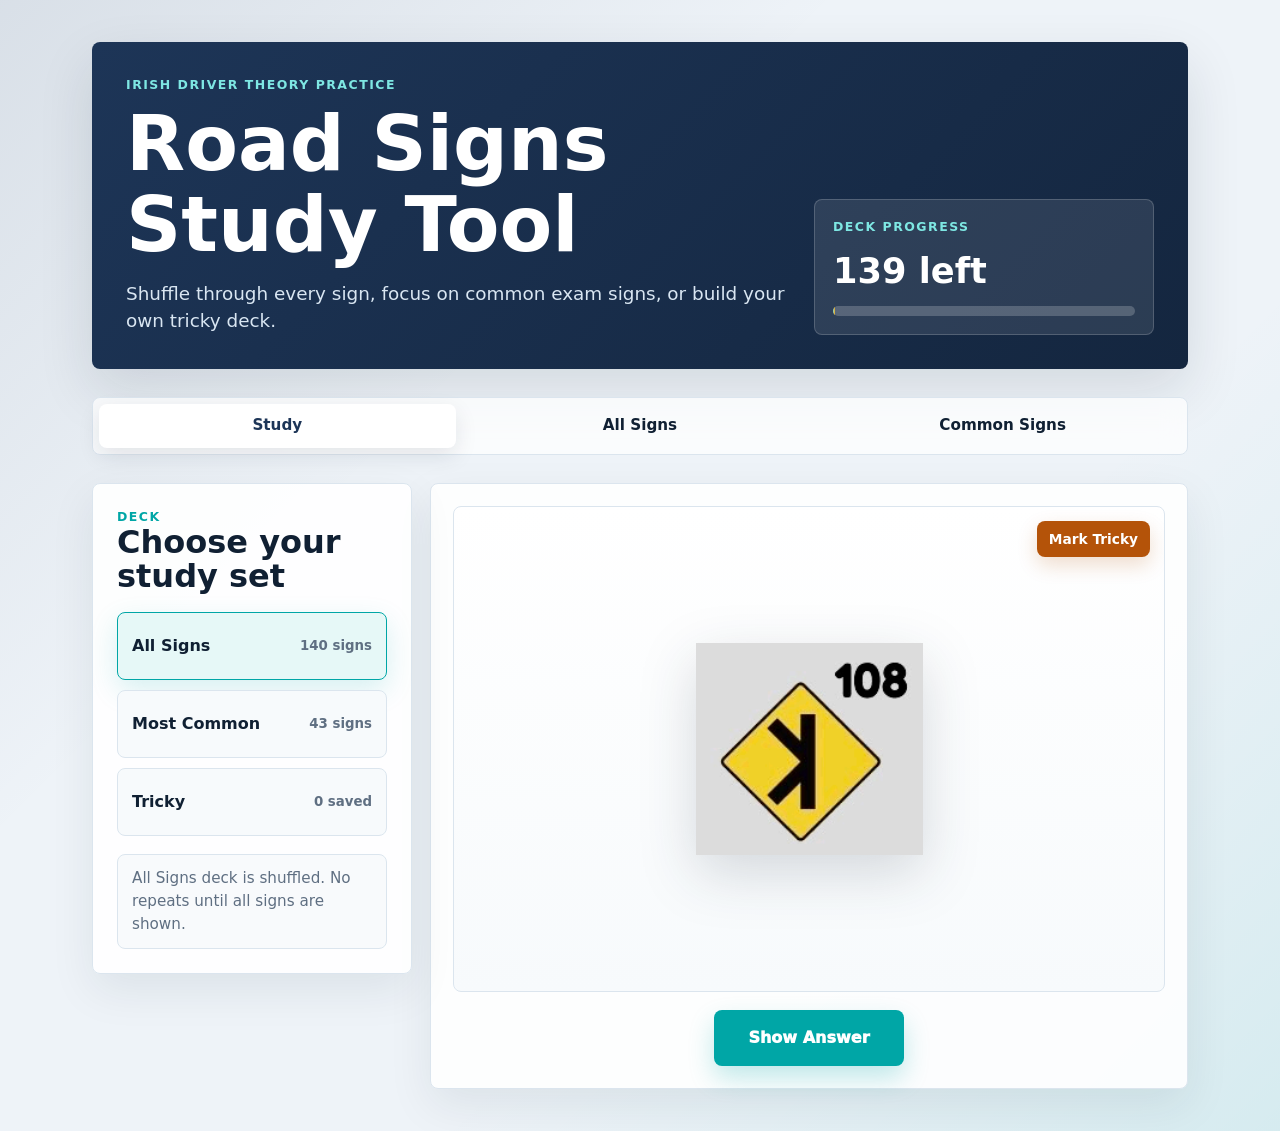
==== index.html @ 57c5ddca "Full html - study signs" ====
<!doctype html>
<html lang="en">
<head>
  <meta charset="utf-8">
  <meta name="viewport" content="width=device-width, initial-scale=1">
  <meta name="description" content="A polished Irish road signs study tool with shuffled decks, tricky sign practice, and a complete sign reference.">
  <title>Irish Road Signs Study Tool</title>
  <link rel="stylesheet" href="styles.css">
</head>
<body>
  <a class="skip-link" href="#mainContent">Skip to content</a>

  <main class="app-shell" id="mainContent">
    <header class="hero">
      <div>
        <p class="eyebrow">Irish Driver Theory Practice</p>
        <h1>Road Signs Study Tool</h1>
        <p class="hero-copy">Shuffle through every sign, focus on common exam signs, or build your own tricky deck.</p>
      </div>

      <div class="hero-stats" aria-label="Study progress">
        <p class="stat-label">Deck Progress</p>
        <p class="stat-value" id="progressText">Loading...</p>
        <div class="progress-track" aria-hidden="true">
          <span class="progress-fill" id="progressFill"></span>
        </div>
      </div>
    </header>

    <nav class="page-tabs" aria-label="Primary views">
      <button class="tab-button" id="studyViewButton" type="button" aria-pressed="true">Study</button>
      <button class="tab-button" id="allSignsViewButton" type="button" aria-pressed="false">All Signs</button>
      <button class="tab-button" id="commonSignsViewButton" type="button" aria-pressed="false">Common Signs</button>
    </nav>

    <section class="dashboard" id="studyView" aria-labelledby="studyHeading">
      <aside class="control-panel">
        <div>
          <p class="panel-kicker">Deck</p>
          <h2 id="studyHeading">Choose your study set</h2>
        </div>

        <div class="deck-selector" role="group" aria-label="Study deck">
          <button class="deck-button" id="allDeckButton" type="button" aria-pressed="true">
            <span>All Signs</span>
            <small id="allDeckCount">0 signs</small>
          </button>
          <button class="deck-button" id="commonDeckButton" type="button" aria-pressed="false">
            <span>Most Common</span>
            <small id="commonDeckCount">0 signs</small>
          </button>
          <button class="deck-button" id="trickyDeckButton" type="button" aria-pressed="false">
            <span>Tricky</span>
            <small id="trickyDeckCount">0 saved</small>
          </button>
        </div>

        <div class="panel-note" aria-live="polite" id="deckSummary">No repeats until the deck is complete.</div>
      </aside>

      <section class="study-card" aria-live="polite">
        <div class="sign-stage">
          <button class="tricky-toggle" id="toggleTricky" type="button" hidden aria-pressed="false">Mark Tricky</button>
          <img class="sign-image" id="signImage" alt="">
          <p class="image-error" id="imageError" hidden></p>
        </div>

        <div class="answer-panel" id="answerPanel" hidden>
          <p class="answer-label">Answer</p>
          <p class="answer-text" id="answer"></p>
        </div>

        <div class="study-actions">
          <button class="primary-action" id="showAnswer" type="button">Show Answer</button>
          <button class="secondary-action" id="nextSign" type="button" hidden>Next Sign</button>
          <button class="secondary-action" id="restartDeck" type="button" hidden>Shuffle Again</button>
        </div>
      </section>
    </section>

    <section class="reference-view" id="galleryView" hidden aria-labelledby="referenceHeading">
      <div class="section-heading">
        <div>
          <p class="eyebrow">Reference</p>
          <h2 id="referenceHeading">All signs in order</h2>
        </div>
        <p class="section-count" id="galleryCount">0 signs</p>
      </div>
      <div class="sign-grid" id="galleryGrid"></div>
    </section>

    <section class="reference-view" id="commonView" hidden aria-labelledby="commonHeading">
      <div class="section-heading">
        <div>
          <p class="eyebrow">Reference</p>
          <h2 id="commonHeading">Common signs</h2>
        </div>
        <p class="section-count" id="commonCount">0 signs</p>
      </div>
      <div class="sign-grid featured-grid" id="commonGrid"></div>
    </section>
  </main>

  <script src="signs-data.js"></script>
  <script src="app.js" defer></script>
</body>
</html>
---- styles.css ----
:root {
  color-scheme: light;
  --bg: #eef3f8;
  --surface: #ffffff;
  --surface-soft: #f7fafc;
  --ink: #102033;
  --muted: #5f6f82;
  --line: #dbe5ee;
  --slate: #1d3557;
  --slate-strong: #14263f;
  --accent: #00a6a6;
  --accent-strong: #007f83;
  --warning: #b45309;
  --warning-strong: #8a3d07;
  --danger: #b42318;
  --focus: #f59e0b;
  --shadow: 0 22px 55px rgb(16 32 51 / 0.12);
  --radius: 8px;
}

* {
  box-sizing: border-box;
}

html {
  scroll-behavior: smooth;
}

body {
  min-height: 100svh;
  margin: 0;
  background:
    linear-gradient(135deg, rgb(29 53 87 / 0.10), transparent 35%),
    linear-gradient(315deg, rgb(0 166 166 / 0.10), transparent 35%),
    var(--bg);
  color: var(--ink);
  font-family: Inter, ui-sans-serif, system-ui, -apple-system, BlinkMacSystemFont, "Segoe UI", sans-serif;
  line-height: 1.5;
}

button,
a {
  -webkit-tap-highlight-color: transparent;
}

button {
  font: inherit;
}

button:focus-visible,
a:focus-visible {
  outline: 4px solid var(--focus);
  outline-offset: 3px;
}

[hidden] {
  display: none !important;
}

.skip-link {
  position: fixed;
  top: 12px;
  left: 12px;
  z-index: 20;
  transform: translateY(-160%);
  padding: 10px 14px;
  background: var(--slate);
  color: #ffffff;
  border-radius: var(--radius);
  font-weight: 800;
}

.skip-link:focus {
  transform: translateY(0);
}

.app-shell {
  width: min(100%, 1180px);
  margin: 0 auto;
  padding: clamp(18px, 4vw, 42px);
  display: grid;
  gap: clamp(18px, 3vw, 28px);
}

.hero {
  display: grid;
  grid-template-columns: minmax(0, 1fr);
  gap: 20px;
  padding: clamp(16px, 4vw, 34px);
  background: linear-gradient(135deg, var(--slate), var(--slate-strong));
  color: #ffffff;
  border-radius: var(--radius);
  box-shadow: var(--shadow);
}

.compact-hero {
  align-items: end;
}

.eyebrow,
.panel-kicker,
.answer-label,
.stat-label {
  margin: 0;
  color: var(--accent);
  font-size: 0.78rem;
  font-weight: 900;
  letter-spacing: 0.12em;
  text-transform: uppercase;
}

.hero .eyebrow,
.hero .stat-label {
  color: #7ee7e3;
}

h1,
h2 {
  margin: 0;
  letter-spacing: 0;
  line-height: 1.06;
}

h1 {
  max-width: 12ch;
  margin-top: 8px;
  font-size: clamp(1.9rem, 8vw, 4.8rem);
}

h2 {
  font-size: clamp(1.35rem, 3vw, 2rem);
}

.hero-copy {
  max-width: 62ch;
  margin: 14px 0 0;
  color: #d9e6f2;
  font-size: clamp(1rem, 2.2vw, 1.15rem);
}

.hero-stats {
  display: grid;
  gap: 8px;
  align-self: end;
  min-width: min(100%, 280px);
  padding: clamp(12px, 3vw, 18px);
  background: rgb(255 255 255 / 0.10);
  border: 1px solid rgb(255 255 255 / 0.18);
  border-radius: var(--radius);
}

.stat-value {
  margin: 0;
  color: #ffffff;
  font-size: clamp(1.35rem, 4vw, 2.2rem);
  font-weight: 900;
  font-variant-numeric: tabular-nums;
}

.progress-track {
  height: 10px;
  overflow: hidden;
  background: rgb(255 255 255 / 0.20);
  border-radius: 999px;
}

.progress-fill {
  display: block;
  width: 0%;
  height: 100%;
  background: linear-gradient(90deg, #7ee7e3, #f59e0b);
  border-radius: inherit;
  transition: width 240ms ease;
}

.page-tabs {
  display: grid;
  grid-template-columns: repeat(3, minmax(0, 1fr));
  gap: 6px;
  padding: 6px;
  background: rgb(255 255 255 / 0.72);
  border: 1px solid var(--line);
  border-radius: var(--radius);
  backdrop-filter: blur(12px);
}

.tab-button,
.tab-link,
.deck-button,
.primary-action,
.secondary-action,
.tricky-toggle {
  border: 0;
  border-radius: var(--radius);
  cursor: pointer;
  text-decoration: none;
  transition:
    transform 160ms ease,
    box-shadow 160ms ease,
    background-color 160ms ease,
    border-color 160ms ease,
    color 160ms ease;
}

.tab-button,
.tab-link {
  min-height: 44px;
  display: grid;
  place-items: center;
  padding: 9px 10px;
  background: transparent;
  color: var(--ink);
  font-size: 0.95rem;
  font-weight: 850;
  text-align: center;
  white-space: nowrap;
}

.tab-button[aria-pressed="true"],
.tab-link.active {
  background: var(--surface);
  color: var(--slate);
  box-shadow: 0 8px 22px rgb(16 32 51 / 0.10);
}

.tab-button:hover,
.tab-link:hover,
.deck-button:hover,
.primary-action:hover,
.secondary-action:hover,
.tricky-toggle:hover {
  transform: translateY(-1px);
}

.dashboard {
  display: grid;
  grid-template-columns: minmax(0, 1fr);
  gap: 18px;
  align-items: start;
}

.control-panel,
.study-card,
.reference-view {
  background: rgb(255 255 255 / 0.90);
  border: 1px solid var(--line);
  border-radius: var(--radius);
  box-shadow: 0 16px 45px rgb(16 32 51 / 0.08);
}

.control-panel {
  display: grid;
  gap: 18px;
  padding: clamp(18px, 3vw, 24px);
}

.deck-selector {
  display: grid;
  gap: 10px;
}

.deck-button {
  width: 100%;
  min-height: 68px;
  display: flex;
  align-items: center;
  justify-content: space-between;
  gap: 12px;
  padding: 14px;
  background: var(--surface-soft);
  color: var(--ink);
  border: 1px solid var(--line);
  text-align: left;
}

.deck-button span {
  font-weight: 900;
}

.deck-button small {
  color: var(--muted);
  font-weight: 800;
}

.deck-button[aria-pressed="true"] {
  background: #e6f8f7;
  border-color: var(--accent);
  box-shadow: 0 10px 28px rgb(0 166 166 / 0.16);
}

.panel-note {
  padding: 12px 14px;
  background: #f8fafc;
  color: var(--muted);
  border: 1px solid var(--line);
  border-radius: var(--radius);
  font-size: 0.95rem;
}

.study-card {
  display: grid;
  gap: 18px;
  padding: clamp(16px, 3vw, 22px);
}

.sign-stage {
  position: relative;
  min-height: clamp(300px, 54svh, 540px);
  display: grid;
  place-items: center;
  padding: clamp(28px, 5vw, 48px);
  background:
    linear-gradient(180deg, #ffffff, #f7fafc);
  border: 1px solid var(--line);
  border-radius: var(--radius);
  overflow: hidden;
}

.sign-image {
  display: block;
  width: auto;
  max-width: 100%;
  max-height: min(50svh, 440px);
  object-fit: contain;
  filter: drop-shadow(0 18px 28px rgb(16 32 51 / 0.16));
  opacity: 1;
  transform: scale(1);
  transition: opacity 180ms ease, transform 180ms ease;
}

.sign-image.is-changing {
  opacity: 0;
  transform: scale(0.985);
}

.tricky-toggle {
  position: absolute;
  top: 14px;
  right: 14px;
  z-index: 2;
  min-height: 36px;
  padding: 8px 12px;
  background: var(--warning);
  color: #ffffff;
  font-size: 0.86rem;
  font-weight: 900;
  box-shadow: 0 8px 20px rgb(180 83 9 / 0.20);
}

.tricky-toggle[aria-pressed="true"] {
  background: var(--warning-strong);
}

.answer-panel {
  padding: clamp(16px, 3vw, 22px);
  background: #f8fafc;
  border: 1px solid var(--line);
  border-radius: var(--radius);
  animation: revealAnswer 180ms ease both;
}

.answer-text {
  margin: 6px 0 0;
  color: var(--ink);
  font-size: clamp(1.45rem, 5vw, 2.5rem);
  font-weight: 950;
  line-height: 1.12;
  text-align: center;
}

.study-actions {
  display: grid;
  gap: 12px;
}

.primary-action,
.secondary-action {
  min-height: 56px;
  padding: 14px 22px;
  color: #ffffff;
  font-weight: 950;
}

.primary-action {
  background: var(--accent);
  box-shadow: 0 12px 26px rgb(0 166 166 / 0.24);
}

.primary-action:hover {
  background: var(--accent-strong);
}

.secondary-action {
  background: var(--slate);
  box-shadow: 0 12px 26px rgb(29 53 87 / 0.18);
}

.secondary-action:hover {
  background: var(--slate-strong);
}

.reference-view {
  display: grid;
  gap: 18px;
  padding: clamp(16px, 3vw, 24px);
}

.section-heading {
  display: flex;
  align-items: end;
  justify-content: space-between;
  gap: 14px;
}

.section-count {
  margin: 0;
  color: var(--muted);
  font-weight: 850;
  white-space: nowrap;
}

.sign-grid {
  display: grid;
  grid-template-columns: repeat(auto-fit, minmax(min(100%, 220px), 1fr));
  gap: 14px;
}

.featured-grid {
  grid-template-columns: repeat(auto-fit, minmax(min(100%, 250px), 1fr));
}

.sign-card {
  min-width: 0;
  display: grid;
  grid-template-rows: auto minmax(190px, 1fr) auto;
  gap: 12px;
  padding: 16px;
  background: var(--surface);
  border: 1px solid var(--line);
  border-radius: var(--radius);
  transition: transform 160ms ease, box-shadow 160ms ease, border-color 160ms ease;
}

.sign-card:hover {
  transform: translateY(-2px);
  border-color: #b9c9d8;
  box-shadow: 0 14px 32px rgb(16 32 51 / 0.10);
}

.sign-number {
  margin: 0;
  color: var(--muted);
  font-size: 0.86rem;
  font-weight: 900;
  font-variant-numeric: tabular-nums;
}

.gallery-image-frame {
  min-height: 190px;
  display: grid;
  place-items: center;
}

.gallery-image-frame img {
  display: block;
  width: auto;
  max-width: 100%;
  max-height: 220px;
  object-fit: contain;
}

.gallery-answer {
  margin: 0;
  align-self: end;
  color: var(--ink);
  font-size: clamp(1rem, 2.4vw, 1.15rem);
  font-weight: 900;
  line-height: 1.25;
  overflow-wrap: anywhere;
}

.image-error,
.empty-state {
  margin: 0;
  color: var(--danger);
  font-weight: 850;
  text-align: center;
}

@keyframes revealAnswer {
  from {
    opacity: 0;
    transform: translateY(6px);
  }

  to {
    opacity: 1;
    transform: translateY(0);
  }
}

@media (min-width: 760px) {
  .hero {
    grid-template-columns: minmax(0, 1fr) minmax(260px, 340px);
  }

  .study-actions {
    display: flex;
    justify-content: center;
  }

  .primary-action,
  .secondary-action {
    min-width: 190px;
  }
}

@media (max-width: 640px) {
  .app-shell {
    padding: 12px;
    gap: 14px;
  }

  .hero {
    gap: 12px;
  }

  .hero-copy {
    display: none;
  }

  .hero-stats {
    min-width: 0;
  }

  .stat-value {
    font-size: 1.35rem;
  }

  .page-tabs {
    gap: 4px;
    padding: 4px;
  }

  .tab-button,
  .tab-link {
    min-height: 40px;
    padding: 8px 4px;
    font-size: clamp(0.76rem, 3.2vw, 0.9rem);
  }
}

@media (min-width: 980px) {
  .dashboard {
    grid-template-columns: 320px minmax(0, 1fr);
  }

  .control-panel {
    position: sticky;
    top: 24px;
  }

  .sign-grid {
    grid-template-columns: repeat(auto-fit, minmax(230px, 1fr));
  }

  .featured-grid {
    grid-template-columns: repeat(auto-fit, minmax(260px, 1fr));
  }
}

@media (prefers-reduced-motion: reduce) {
  *,
  *::before,
  *::after {
    scroll-behavior: auto !important;
    transition-duration: 0.01ms !important;
    animation-duration: 0.01ms !important;
    animation-iteration-count: 1 !important;
  }
}
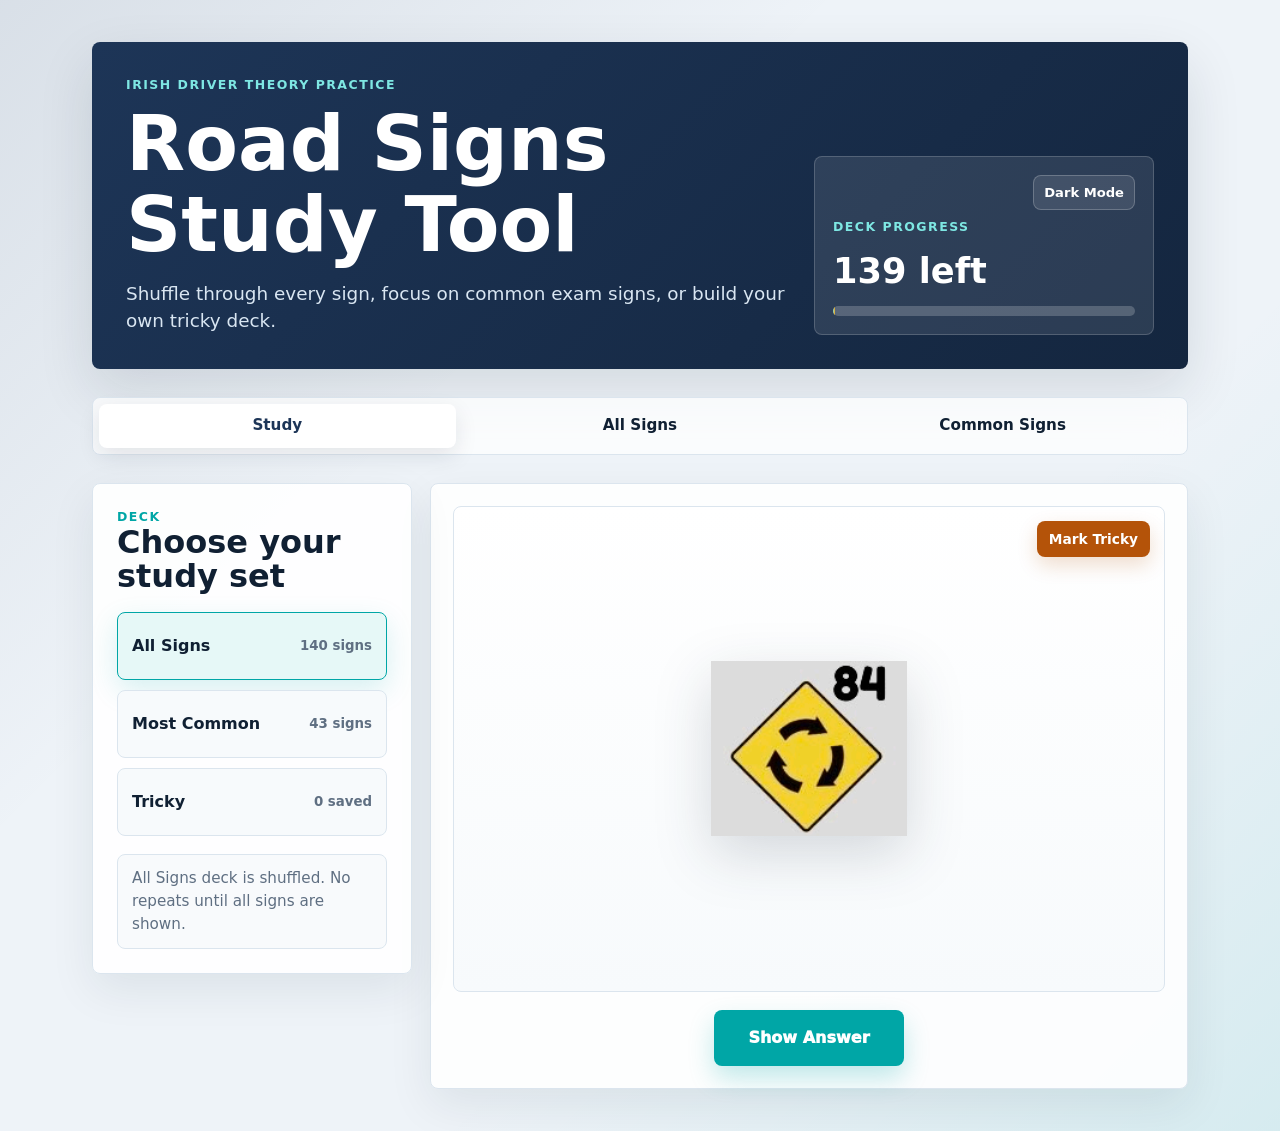
==== commit fc6a861f: "dark mode" ====
--- a/index.html
+++ b/index.html
@@ -19,6 +19,7 @@
       </div>
 
       <div class="hero-stats" aria-label="Study progress">
+        <button class="theme-toggle" id="themeToggle" type="button" aria-pressed="false">Dark Mode</button>
         <p class="stat-label">Deck Progress</p>
         <p class="stat-value" id="progressText">Loading...</p>
         <div class="progress-track" aria-hidden="true">
--- a/styles.css
+++ b/styles.css
@@ -18,6 +18,25 @@
   --radius: 8px;
 }
 
+body[data-theme="dark"] {
+  color-scheme: dark;
+  --bg: #08111f;
+  --surface: #121f30;
+  --surface-soft: #0d1827;
+  --ink: #eef6ff;
+  --muted: #9fb1c5;
+  --line: #26384d;
+  --slate: #0f2239;
+  --slate-strong: #091523;
+  --accent: #38d6d2;
+  --accent-strong: #15b8b7;
+  --warning: #d97706;
+  --warning-strong: #b45309;
+  --danger: #f87171;
+  --focus: #fbbf24;
+  --shadow: 0 22px 55px rgb(0 0 0 / 0.32);
+}
+
 * {
   box-sizing: border-box;
 }
@@ -36,6 +55,13 @@
   color: var(--ink);
   font-family: Inter, ui-sans-serif, system-ui, -apple-system, BlinkMacSystemFont, "Segoe UI", sans-serif;
   line-height: 1.5;
+}
+
+body[data-theme="dark"] {
+  background:
+    linear-gradient(135deg, rgb(56 214 210 / 0.11), transparent 34%),
+    linear-gradient(315deg, rgb(245 158 11 / 0.08), transparent 36%),
+    var(--bg);
 }
 
 button,
@@ -149,6 +175,25 @@
   border-radius: var(--radius);
 }
 
+.theme-toggle {
+  justify-self: end;
+  min-height: 34px;
+  border: 1px solid rgb(255 255 255 / 0.22);
+  border-radius: var(--radius);
+  padding: 7px 10px;
+  background: rgb(255 255 255 / 0.10);
+  color: #ffffff;
+  font-size: 0.82rem;
+  font-weight: 900;
+  cursor: pointer;
+  transition: background-color 160ms ease, transform 160ms ease, border-color 160ms ease;
+}
+
+.theme-toggle:hover {
+  transform: translateY(-1px);
+  background: rgb(255 255 255 / 0.16);
+}
+
 .stat-value {
   margin: 0;
   color: #ffffff;
@@ -182,6 +227,13 @@
   border: 1px solid var(--line);
   border-radius: var(--radius);
   backdrop-filter: blur(12px);
+}
+
+body[data-theme="dark"] .page-tabs,
+body[data-theme="dark"] .control-panel,
+body[data-theme="dark"] .study-card,
+body[data-theme="dark"] .reference-view {
+  background: rgb(18 31 48 / 0.92);
 }
 
 .tab-button,
@@ -221,6 +273,11 @@
   background: var(--surface);
   color: var(--slate);
   box-shadow: 0 8px 22px rgb(16 32 51 / 0.10);
+}
+
+body[data-theme="dark"] .tab-button[aria-pressed="true"],
+body[data-theme="dark"] .tab-link.active {
+  color: var(--ink);
 }
 
 .tab-button:hover,
@@ -288,6 +345,10 @@
   box-shadow: 0 10px 28px rgb(0 166 166 / 0.16);
 }
 
+body[data-theme="dark"] .deck-button[aria-pressed="true"] {
+  background: rgb(56 214 210 / 0.16);
+}
+
 .panel-note {
   padding: 12px 14px;
   background: #f8fafc;
@@ -297,6 +358,11 @@
   font-size: 0.95rem;
 }
 
+body[data-theme="dark"] .panel-note,
+body[data-theme="dark"] .answer-panel {
+  background: #0d1827;
+}
+
 .study-card {
   display: grid;
   gap: 18px;
@@ -314,6 +380,10 @@
   border: 1px solid var(--line);
   border-radius: var(--radius);
   overflow: hidden;
+}
+
+body[data-theme="dark"] .sign-stage {
+  background: linear-gradient(180deg, #17263a, #0d1827);
 }
 
 .sign-image {
@@ -533,6 +603,10 @@
     min-width: 0;
   }
 
+  .theme-toggle {
+    justify-self: start;
+  }
+
   .stat-value {
     font-size: 1.35rem;
   }
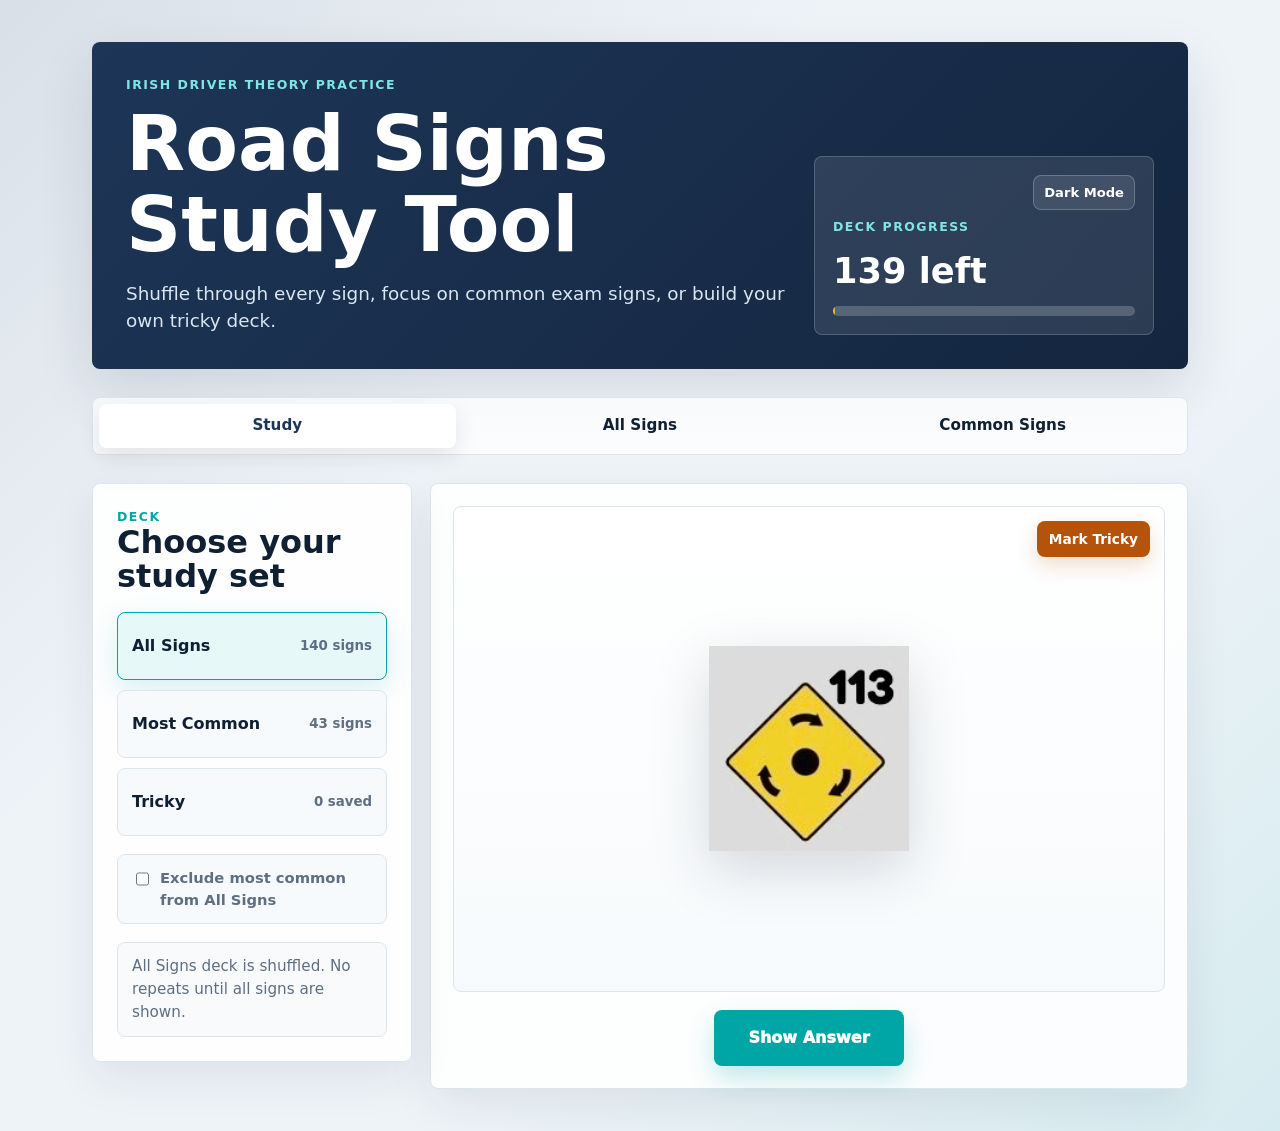
==== commit 9c6c5308: "exclusion option" ====
--- a/index.html
+++ b/index.html
@@ -56,6 +56,11 @@
           </button>
         </div>
 
+        <label class="checkbox-control deck-filter" id="allSignsFilter">
+          <input id="excludeCommonFromStudy" type="checkbox">
+          <span>Exclude most common from All Signs</span>
+        </label>
+
         <div class="panel-note" aria-live="polite" id="deckSummary">No repeats until the deck is complete.</div>
       </aside>
 
--- a/styles.css
+++ b/styles.css
@@ -482,6 +482,30 @@
   gap: 14px;
 }
 
+.checkbox-control {
+  display: inline-flex;
+  align-items: center;
+  gap: 8px;
+  color: var(--muted);
+  font-size: 0.92rem;
+  font-weight: 850;
+  cursor: pointer;
+}
+
+.checkbox-control input {
+  width: 18px;
+  height: 18px;
+  accent-color: var(--accent);
+}
+
+.deck-filter {
+  align-items: start;
+  padding: 12px 14px;
+  background: var(--surface-soft);
+  border: 1px solid var(--line);
+  border-radius: var(--radius);
+}
+
 .section-count {
   margin: 0;
   color: var(--muted);
@@ -614,6 +638,11 @@
   .page-tabs {
     gap: 4px;
     padding: 4px;
+  }
+
+  .section-heading {
+    align-items: start;
+    flex-direction: column;
   }
 
   .tab-button,
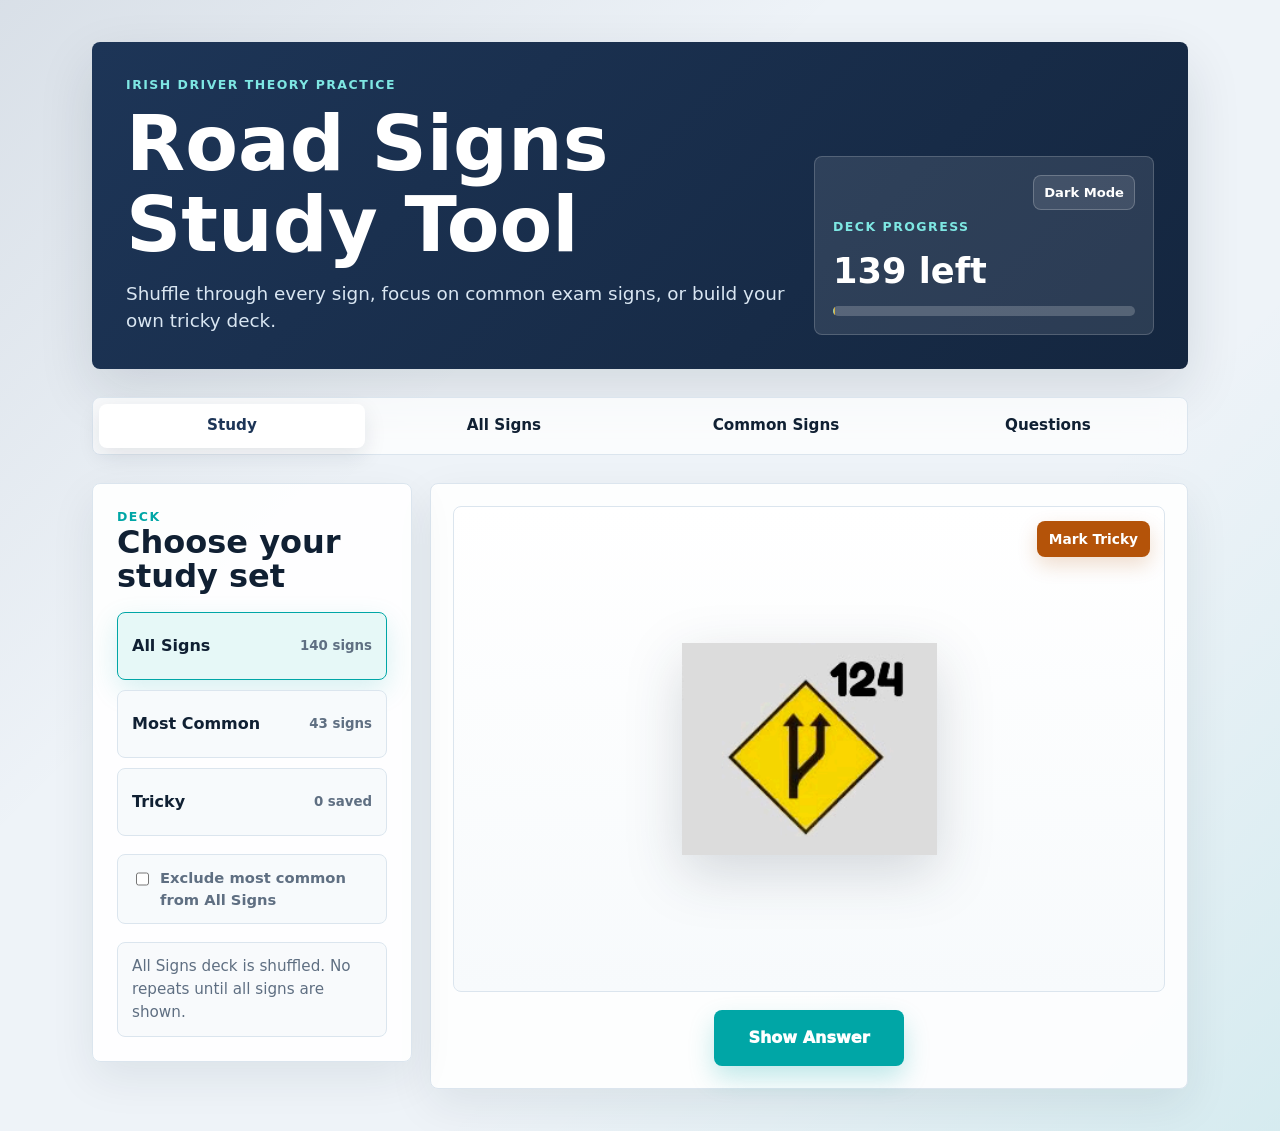
==== commit 7ec0820e: "added questions" ====
--- a/index.html
+++ b/index.html
@@ -32,6 +32,7 @@
       <button class="tab-button" id="studyViewButton" type="button" aria-pressed="true">Study</button>
       <button class="tab-button" id="allSignsViewButton" type="button" aria-pressed="false">All Signs</button>
       <button class="tab-button" id="commonSignsViewButton" type="button" aria-pressed="false">Common Signs</button>
+      <a class="tab-link" href="questions.html">Questions</a>
     </nav>
 
     <section class="dashboard" id="studyView" aria-labelledby="studyHeading">
--- a/styles.css
+++ b/styles.css
@@ -220,7 +220,7 @@
 
 .page-tabs {
   display: grid;
-  grid-template-columns: repeat(3, minmax(0, 1fr));
+  grid-template-columns: repeat(4, minmax(0, 1fr));
   gap: 6px;
   padding: 6px;
   background: rgb(255 255 255 / 0.72);
@@ -438,6 +438,77 @@
   text-align: center;
 }
 
+.question-shell {
+  max-width: 860px;
+  margin: 0 auto;
+}
+
+.question-card {
+  display: grid;
+  gap: 20px;
+  padding: clamp(18px, 4vw, 30px);
+  background: rgb(255 255 255 / 0.90);
+  border: 1px solid var(--line);
+  border-radius: var(--radius);
+  box-shadow: 0 16px 45px rgb(16 32 51 / 0.08);
+}
+
+body[data-theme="dark"] .question-card {
+  background: rgb(18 31 48 / 0.92);
+}
+
+.question-panel {
+  position: relative;
+  display: grid;
+  gap: 10px;
+  padding: clamp(52px, 7vw, 64px) clamp(18px, 4vw, 28px) clamp(18px, 4vw, 28px);
+  background: linear-gradient(180deg, #ffffff, #f7fafc);
+  border: 1px solid var(--line);
+  border-radius: var(--radius);
+}
+
+body[data-theme="dark"] .question-panel {
+  background: linear-gradient(180deg, #17263a, #0d1827);
+}
+
+.question-text {
+  margin: 0;
+  color: var(--ink);
+  font-size: clamp(1.45rem, 5vw, 2.45rem);
+  font-weight: 950;
+  line-height: 1.12;
+}
+
+.question-answer {
+  display: grid;
+  gap: 10px;
+}
+
+.question-deck-selector {
+  grid-template-columns: 1fr 1fr;
+}
+
+.answer-line {
+  margin: 0;
+  color: var(--ink);
+  font-size: clamp(1.05rem, 3.2vw, 1.28rem);
+  font-weight: 750;
+  line-height: 1.38;
+}
+
+.answer-list {
+  margin: 0;
+  padding-left: 1.2rem;
+  color: var(--ink);
+  font-size: clamp(1.05rem, 3.2vw, 1.25rem);
+  font-weight: 750;
+  line-height: 1.42;
+}
+
+.answer-list li + li {
+  margin-top: 8px;
+}
+
 .study-actions {
   display: grid;
   gap: 12px;
@@ -648,8 +719,8 @@
   .tab-button,
   .tab-link {
     min-height: 40px;
-    padding: 8px 4px;
-    font-size: clamp(0.76rem, 3.2vw, 0.9rem);
+    padding: 8px 3px;
+    font-size: clamp(0.68rem, 2.8vw, 0.82rem);
   }
 }
 
